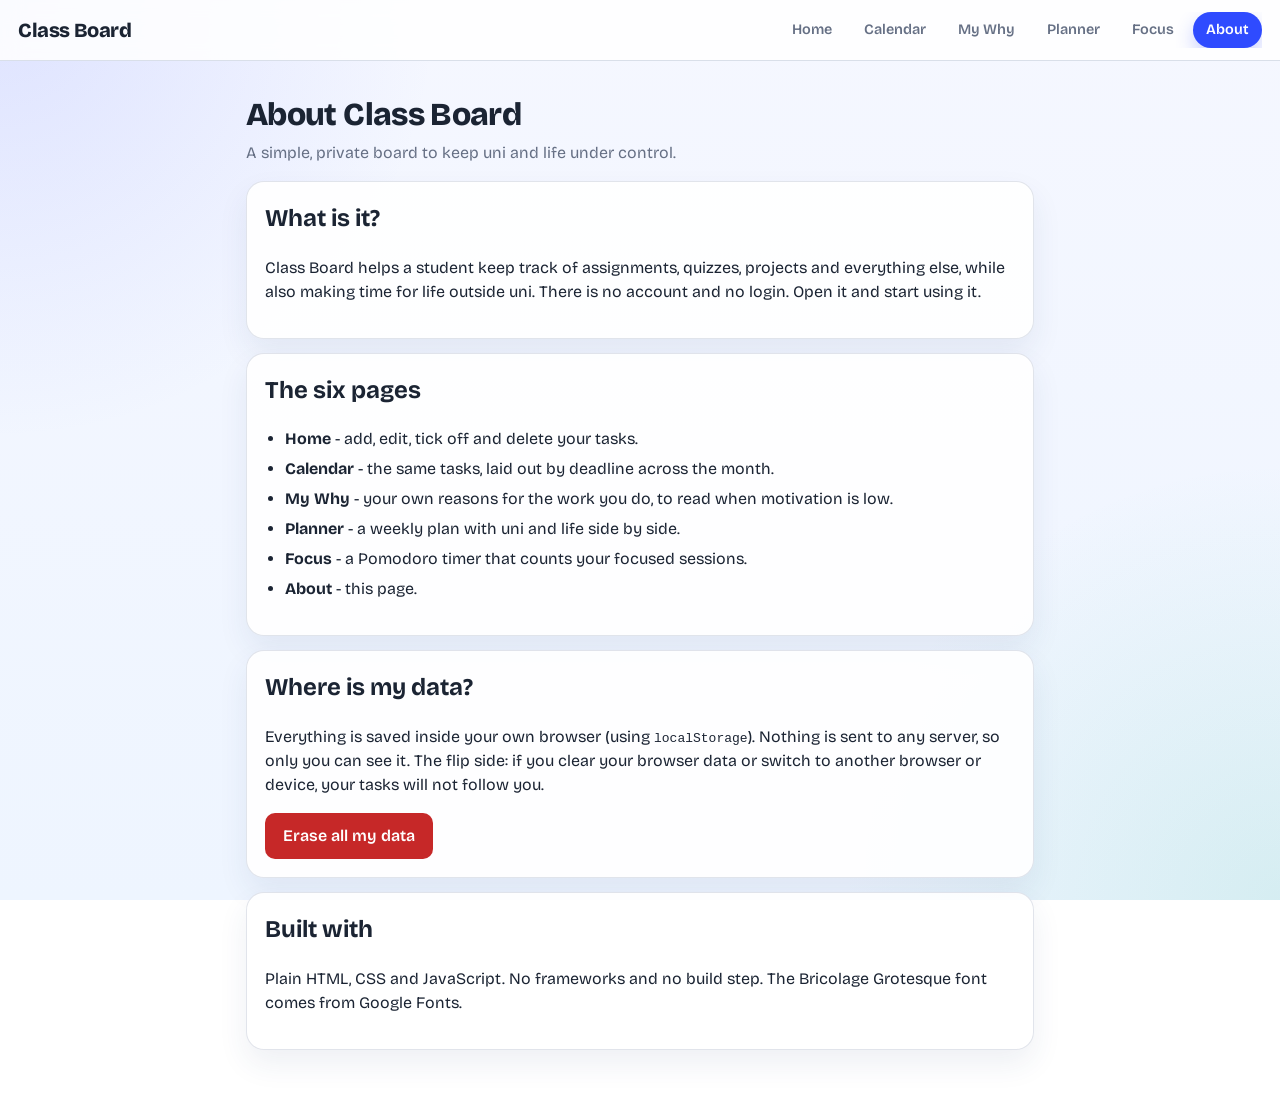
==== about.html @ 6a625d78 "first commit" ====
<!DOCTYPE html>
<html lang="en">
<head>
<meta charset="UTF-8">
<meta name="viewport" content="width=device-width, initial-scale=1">
<title>About - Class Board</title>
<link rel="preconnect" href="https://fonts.googleapis.com">
<link rel="preconnect" href="https://fonts.gstatic.com" crossorigin>
<link href="https://fonts.googleapis.com/css2?family=Bricolage+Grotesque:wght@400;600;800&display=swap" rel="stylesheet">
<link rel="stylesheet" href="style.css">
</head>
<body>
<nav id="nav"></nav>

<main class="wrap">
  <div class="page-head">
    <h1>About Class Board</h1>
    <p>A simple, private board to keep uni and life under control.</p>
  </div>

  <div class="card">
    <h2 style="margin-top:0">What is it?</h2>
    <p>Class Board helps a student keep track of assignments, quizzes, projects and everything else, while also making time for life outside uni. There is no account and no login. Open it and start using it.</p>
  </div>

  <div class="card">
    <h2 style="margin-top:0">The six pages</h2>
    <ul class="about-list">
      <li><b>Home</b> - add, edit, tick off and delete your tasks.</li>
      <li><b>Calendar</b> - the same tasks, laid out by deadline across the month.</li>
      <li><b>My Why</b> - your own reasons for the work you do, to read when motivation is low.</li>
      <li><b>Planner</b> - a weekly plan with uni and life side by side.</li>
      <li><b>Focus</b> - a Pomodoro timer that counts your focused sessions.</li>
      <li><b>About</b> - this page.</li>
    </ul>
  </div>

  <div class="card">
    <h2 style="margin-top:0">Where is my data?</h2>
    <p>Everything is saved inside your own browser (using <code>localStorage</code>). Nothing is sent to any server, so only you can see it. The flip side: if you clear your browser data or switch to another browser or device, your tasks will not follow you.</p>
    <button class="btn danger" id="clearBtn" type="button">Erase all my data</button>
  </div>

  <div class="card">
    <h2 style="margin-top:0">Built with</h2>
    <p>Plain HTML, CSS and JavaScript. No frameworks and no build step. The Bricolage Grotesque font comes from Google Fonts.</p>
  </div>
</main>

<script src="common.js"></script>
<script>
// ===== About page: just one button that wipes everything saved by this site =====
document.getElementById("clearBtn").addEventListener("click", function () {
  if (confirm("This deletes all tasks, reasons, planner items and focus counts. Continue?")) {
    ["tasks", "reasons", "planner", "focusSessions"].forEach(function (key) {
      localStorage.removeItem(key);
    });
    alert("All data erased.");
  }
});
</script>
</body>
</html>
---- style.css ----
/* ===== Class Board - one stylesheet shared by all 6 pages (light theme only) ===== */
:root {
  --bg: #eef1f6;
  --card: #ffffff;
  --ink: #1b2433;
  --muted: #667085;
  --line: #d9dfe9;
  --accent: #2f4bff;
  --danger: #c62828;
  --ok: #1f8a4c;
  --warn: #e08a00;
  /* one colour for each type of task */
  --assignment: #2f4bff;
  --quiz: #e0457b;
  --homework: #e08a00;
  --presentation: #7a3fe0;
  --project: #1a9f6c;
  --note: #1f8a4c;
}

* { box-sizing: border-box; }

body {
  margin: 0;
  color: var(--ink);
  font-family: "Bricolage Grotesque", system-ui, sans-serif;
  line-height: 1.5;
  /* soft coloured glows + a light grid behind everything */
  background:
    radial-gradient(circle at top left, rgba(118,135,255,.18), transparent 28%),
    radial-gradient(circle at bottom right, rgba(47,185,153,.13), transparent 28%),
    linear-gradient(180deg, #f5f7ff 0%, #eef5ff 100%);
  background-attachment: fixed;
}

button, input, select, textarea { font: inherit; color: inherit; }
:focus-visible { outline: 3px solid var(--accent); outline-offset: 2px; }
.hidden { display: none !important; }

.wrap { max-width: 820px; margin: 0 auto; padding: 20px 16px 60px; }

/* ----- navigation bar ----- */
#nav {
  position: sticky; top: 0; z-index: 5;
  display: flex; align-items: center; justify-content: space-between; gap: 14px;
  padding: 12px 18px;
  background: rgba(255,255,255,.85);
  backdrop-filter: blur(10px);
  border-bottom: 1px solid var(--line);
}
.brand { font-weight: 800; font-size: 1.25rem; letter-spacing: -.02em; color: var(--ink); text-decoration: none; }
.links { display: flex; gap: 6px; overflow-x: auto; }
.links a {
  white-space: nowrap; text-decoration: none; color: var(--muted);
  padding: 7px 13px; border-radius: 999px; font-weight: 600; font-size: .9rem;
}
.links a:hover { background: #e8ecff; color: var(--ink); }
.links a.active { background: var(--accent); color: #fff; box-shadow: 0 8px 18px rgba(47,75,255,.25); }

/* ----- page heading ----- */
.page-head h1 { margin: 10px 0 2px; font-size: 2rem; font-weight: 800; letter-spacing: -.02em; }
.page-head p { margin: 0 0 16px; color: var(--muted); }

/* ----- generic card, buttons, form fields ----- */
.card {
  background: rgba(255,255,255,.9);
  border: 1px solid rgba(104,120,156,.2);
  border-radius: 18px;
  padding: 18px;
  box-shadow: 0 14px 30px rgba(41,66,114,.08);
  margin-top: 14px;
}
label { display: block; font-weight: 600; font-size: .9rem; margin: 12px 0 5px; }
input, select, textarea {
  width: 100%; padding: 11px 12px;
  border: 1px solid var(--line); border-radius: 10px; background: #f8f9fc;
}
textarea { min-height: 80px; resize: vertical; }
.btn {
  border: 0; background: var(--accent); color: #fff;
  padding: 11px 18px; border-radius: 10px; font-weight: 600; cursor: pointer;
  transition: transform .1s;
}
.btn:active { transform: scale(.97); }
.btn.ghost { background: transparent; color: var(--ink); border: 1px solid var(--line); }
.btn.danger { background: var(--danger); }
.row { display: grid; grid-template-columns: 1fr 1fr; gap: 12px; }
.hint { color: var(--muted); font-size: .8rem; margin-top: 4px; }
.empty { text-align: center; color: var(--muted); padding: 34px 10px; }

/* ----- Home: stats ----- */
.stats { display: grid; grid-template-columns: repeat(3, 1fr); gap: 10px; margin-bottom: 4px; }
.stat { background: #fff; border: 1px solid var(--line); border-radius: 14px; padding: 12px; text-align: center; }
.stat b { display: block; font-size: 1.7rem; font-weight: 800; color: var(--accent); }
.stat span { color: var(--muted); font-size: .85rem; }

/* ----- Home: add form (collapsible) ----- */
details.add { background: rgba(255,255,255,.9); border: 1px solid rgba(104,120,156,.2); border-radius: 18px; padding: 4px 16px; box-shadow: 0 14px 30px rgba(41,66,114,.08); }
details.add summary { cursor: pointer; font-weight: 600; padding: 12px 0; list-style: none; }
details.add summary::-webkit-details-marker { display: none; }
details.add .btn { margin: 16px 8px 14px 0; }
.error { color: var(--danger); font-size: .9rem; min-height: 1.2em; }

/* ----- filter chips ----- */
.filters { display: flex; gap: 8px; overflow-x: auto; margin: 16px 0 4px; padding-bottom: 6px; }
.chip {
  white-space: nowrap; cursor: pointer; font-weight: 600; font-size: .9rem;
  border: 1px solid rgba(80,109,255,.18); background: #fff;
  padding: 7px 14px; border-radius: 999px;
}
.chip[aria-pressed="true"] { background: linear-gradient(135deg, var(--accent), #6d7cff); color: #fff; border-color: transparent; }

/* ----- task posts ----- */
.post {
  background: #fff; border: 1px solid var(--line); border-left: 6px solid var(--c);
  border-radius: 16px; padding: 14px 16px; margin-top: 12px;
  box-shadow: 0 10px 22px rgba(71,92,140,.06);
}
.post .top { display: flex; justify-content: space-between; gap: 10px; align-items: flex-start; }
.type { font-weight: 600; font-size: .85rem; color: var(--c); }
.post h3 { margin: 2px 0 4px; font-size: 1.15rem; line-height: 1.3; }
.post p { margin: 6px 0 0; white-space: pre-wrap; overflow-wrap: anywhere; }
.due { font-weight: 600; font-size: .9rem; margin-top: 8px; }
.due.soon { color: var(--warn); } .due.late { color: var(--danger); } .due.ok { color: var(--ok); }
.post.done { opacity: .55; }
.post.done h3, .post.done p { text-decoration: line-through; }
.tick { display: flex; gap: 12px; align-items: flex-start; cursor: pointer; margin: 0; font-weight: 400; }
.tick input { width: 22px; height: 22px; margin: 3px 0 0; flex: none; accent-color: var(--accent); }
.actions { display: flex; gap: 6px; flex: none; }
.actions button { background: none; border: 0; cursor: pointer; font-size: .85rem; padding: 4px; }
.edit { color: var(--accent); } .del { color: var(--danger); }

/* each task type sets the --c colour used above */
.Assignment { --c: var(--assignment); } .Quiz { --c: var(--quiz); } .Homework { --c: var(--homework); }
.Presentation { --c: var(--presentation); } .Project { --c: var(--project); } .Note { --c: var(--note); }

/* ----- Calendar ----- */
.cal-head { display: flex; align-items: center; justify-content: space-between; margin-bottom: 12px; }
.cal-head h2 { margin: 0; font-size: 1.3rem; }
.cal-grid { display: grid; grid-template-columns: repeat(7, 1fr); gap: 6px; }
.cal-name { text-align: center; font-weight: 600; font-size: .8rem; color: var(--muted); padding: 4px 0; }
.cal-cell {
  min-height: 62px; border: 1px solid var(--line); border-radius: 12px; background: #fff;
  padding: 6px; text-align: left; cursor: pointer; display: flex; flex-direction: column; gap: 4px;
}
.cal-cell.blank { background: transparent; border: 0; cursor: default; }
.cal-cell.today { border-color: var(--accent); box-shadow: inset 0 0 0 1px var(--accent); }
.cal-cell.selected { background: #e8ecff; }
.cal-cell b { font-size: .85rem; }
.dots { display: flex; flex-wrap: wrap; gap: 3px; }
.dot { width: 9px; height: 9px; border-radius: 50%; background: var(--c); }
.legend { display: flex; flex-wrap: wrap; gap: 12px; margin-top: 14px; font-size: .85rem; color: var(--muted); }
.legend span { display: flex; align-items: center; gap: 5px; }

/* ----- My Why ----- */
.big-reason {
  background: linear-gradient(135deg, #2f4bff, #7a3fe0); color: #fff;
  border-radius: 20px; padding: 28px 22px; text-align: center;
  box-shadow: 0 18px 40px rgba(47,75,255,.28);
}
.big-reason small { opacity: .8; letter-spacing: .08em; text-transform: uppercase; font-weight: 600; }
.big-reason p { font-size: 1.6rem; font-weight: 800; line-height: 1.25; margin: 10px 0 16px; letter-spacing: -.01em; }
.big-reason .btn { background: rgba(255,255,255,.2); }
.reason {
  display: flex; justify-content: space-between; gap: 10px; align-items: center;
  background: #fff; border: 1px solid var(--line); border-radius: 14px; padding: 12px 14px; margin-top: 10px;
}

/* ----- Planner (Uni and Life side by side) ----- */
.week { display: grid; gap: 12px; margin-top: 14px; }
.day { background: #fff; border: 1px solid var(--line); border-radius: 16px; padding: 12px; }
.day.today { border-color: var(--accent); box-shadow: 0 0 0 2px rgba(47,75,255,.15); }
.day h3 { margin: 0 0 8px; font-size: 1.05rem; }
.sides { display: grid; grid-template-columns: 1fr 1fr; gap: 10px; }
.side { border-radius: 12px; padding: 8px 10px; min-height: 56px; }
.side.uni { background: #eaeeff; }
.side.life { background: #e6f7ef; }
.side h4 { margin: 0 0 4px; font-size: .8rem; text-transform: uppercase; letter-spacing: .06em; }
.side.uni h4 { color: var(--accent); } .side.life h4 { color: var(--ok); }
.item { display: flex; justify-content: space-between; gap: 6px; font-size: .9rem; padding: 2px 0; }
.item.done span { text-decoration: line-through; opacity: .55; }
.item label { display: flex; gap: 6px; margin: 0; font-weight: 400; font-size: .9rem; align-items: flex-start; }
.item input { width: 16px; height: 16px; margin-top: 3px; padding: 0; }
.item button { background: none; border: 0; color: var(--danger); cursor: pointer; }

/* ----- Focus timer ----- */
.timer { text-align: center; }
.modes { display: flex; justify-content: center; gap: 8px; margin-bottom: 8px; flex-wrap: wrap; }
.clock { font-size: 5rem; font-weight: 800; letter-spacing: -.03em; margin: 8px 0; font-variant-numeric: tabular-nums; }
.bar { height: 10px; background: #e3e8f4; border-radius: 99px; overflow: hidden; margin: 6px 0 18px; }
.bar div { height: 100%; width: 0; background: linear-gradient(90deg, var(--accent), #7a3fe0); transition: width 1s linear; }
.timer .btn { margin: 0 4px; }

/* ----- About ----- */
.about-list { padding-left: 20px; }
.about-list li { margin: 6px 0; }

/* ----- small screens ----- */
@media (max-width: 560px) {
  #nav { flex-direction: column; align-items: flex-start; gap: 6px; }
  .links { width: 100%; }
  .row { grid-template-columns: 1fr; }
  .sides { grid-template-columns: 1fr; }
  .clock { font-size: 3.8rem; }
  .page-head h1 { font-size: 1.6rem; }
  .cal-cell { min-height: 50px; padding: 4px; }
}
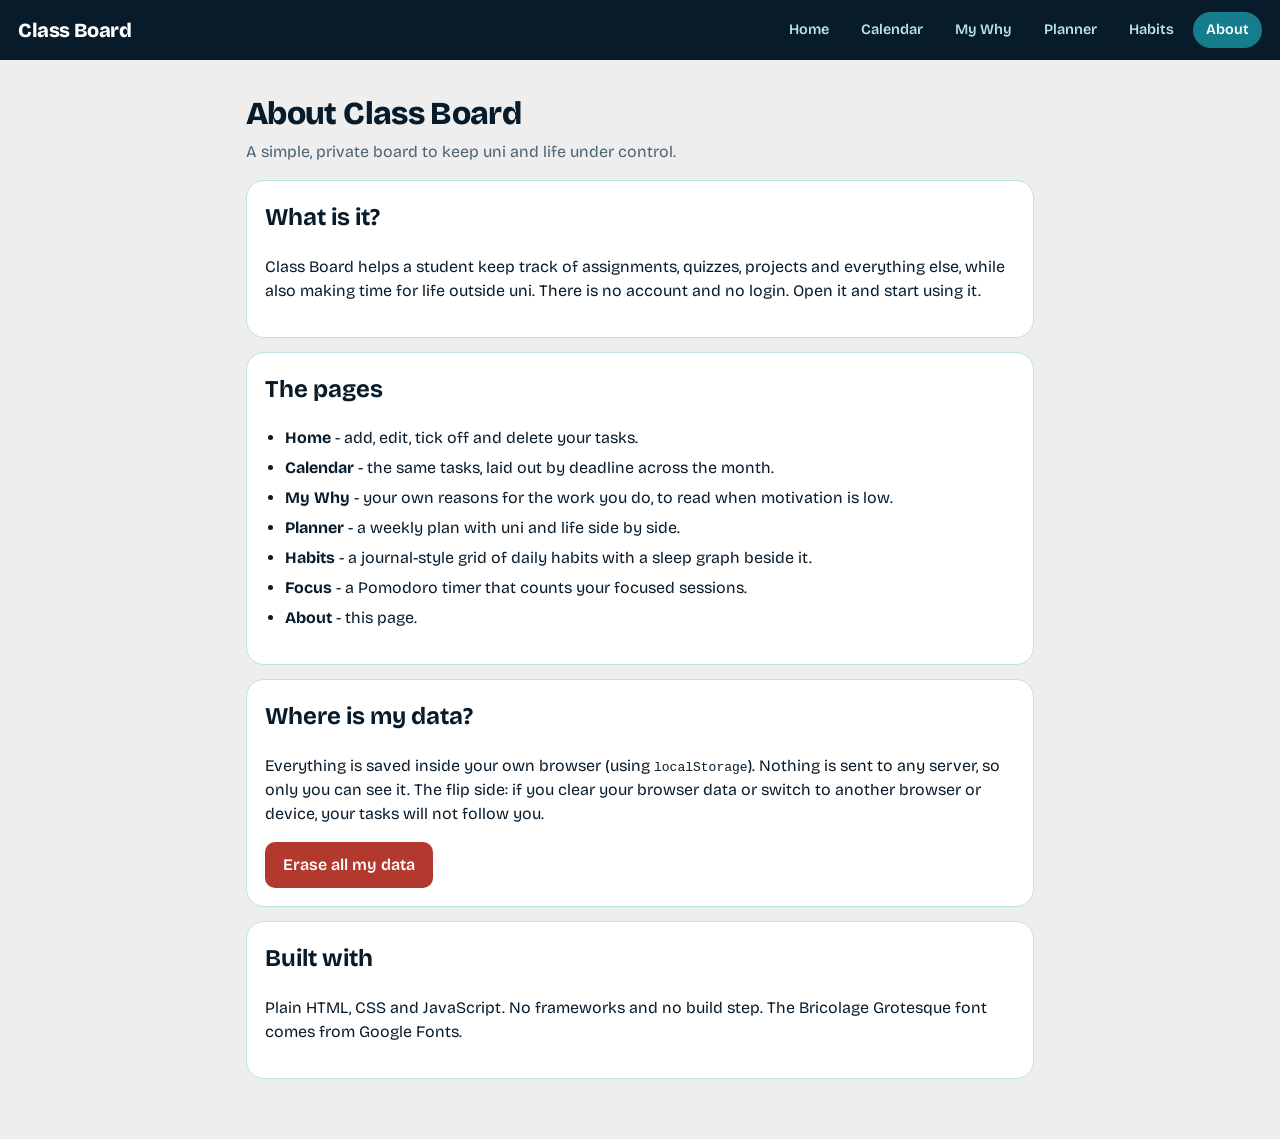
==== commit bf55c074: "changed focus to habits" ====
--- a/about.html
+++ b/about.html
@@ -24,12 +24,13 @@
   </div>
 
   <div class="card">
-    <h2 style="margin-top:0">The six pages</h2>
+    <h2 style="margin-top:0">The pages</h2>
     <ul class="about-list">
       <li><b>Home</b> - add, edit, tick off and delete your tasks.</li>
       <li><b>Calendar</b> - the same tasks, laid out by deadline across the month.</li>
       <li><b>My Why</b> - your own reasons for the work you do, to read when motivation is low.</li>
       <li><b>Planner</b> - a weekly plan with uni and life side by side.</li>
+      <li><b>Habits</b> - a journal-style grid of daily habits with a sleep graph beside it.</li>
       <li><b>Focus</b> - a Pomodoro timer that counts your focused sessions.</li>
       <li><b>About</b> - this page.</li>
     </ul>
@@ -52,7 +53,7 @@
 // ===== About page: just one button that wipes everything saved by this site =====
 document.getElementById("clearBtn").addEventListener("click", function () {
   if (confirm("This deletes all tasks, reasons, planner items and focus counts. Continue?")) {
-    ["tasks", "reasons", "planner", "focusSessions"].forEach(function (key) {
+    ["tasks", "reasons", "planner", "focusSessions", "habits", "habitChecks", "sleepLog"].forEach(function (key) {
       localStorage.removeItem(key);
     });
     alert("All data erased.");
--- a/style.css
+++ b/style.css
@@ -1,21 +1,23 @@
-/* ===== Class Board - one stylesheet shared by all 6 pages (light theme only) ===== */
+/* ===== Class Board - one stylesheet shared by all pages (light theme, flat colours, no gradients) =====
+   Palette: #071B2B (navy)  #167D8D (teal)  #B9E4E8 (soft aqua)  #EEEEEE (light grey) */
 :root {
-  --bg: #eef1f6;
+  --bg: #EEEEEE;
   --card: #ffffff;
-  --ink: #1b2433;
-  --muted: #667085;
-  --line: #d9dfe9;
-  --accent: #2f4bff;
-  --danger: #c62828;
-  --ok: #1f8a4c;
-  --warn: #e08a00;
-  /* one colour for each type of task */
-  --assignment: #2f4bff;
-  --quiz: #e0457b;
-  --homework: #e08a00;
-  --presentation: #7a3fe0;
-  --project: #1a9f6c;
-  --note: #1f8a4c;
+  --ink: #071B2B;
+  --muted: #4A6272;
+  --line: #B9E4E8;
+  --accent: #167D8D;
+  --soft: #B9E4E8;
+  --danger: #B3392F;
+  --ok: #167D8D;
+  --warn: #B7791F;
+  /* one colour for each type of task (all shades that sit with the palette) */
+  --assignment: #167D8D;
+  --quiz: #071B2B;
+  --homework: #5FB8C4;
+  --presentation: #4A6D80;
+  --project: #0D5563;
+  --note: #9FB4BC;
 }
 
 * { box-sizing: border-box; }
@@ -25,12 +27,7 @@
   color: var(--ink);
   font-family: "Bricolage Grotesque", system-ui, sans-serif;
   line-height: 1.5;
-  /* soft coloured glows + a light grid behind everything */
-  background:
-    radial-gradient(circle at top left, rgba(118,135,255,.18), transparent 28%),
-    radial-gradient(circle at bottom right, rgba(47,185,153,.13), transparent 28%),
-    linear-gradient(180deg, #f5f7ff 0%, #eef5ff 100%);
-  background-attachment: fixed;
+  background: var(--bg);   /* one flat colour */
 }
 
 button, input, select, textarea { font: inherit; color: inherit; }
@@ -44,18 +41,16 @@
   position: sticky; top: 0; z-index: 5;
   display: flex; align-items: center; justify-content: space-between; gap: 14px;
   padding: 12px 18px;
-  background: rgba(255,255,255,.85);
-  backdrop-filter: blur(10px);
-  border-bottom: 1px solid var(--line);
-}
-.brand { font-weight: 800; font-size: 1.25rem; letter-spacing: -.02em; color: var(--ink); text-decoration: none; }
+  background: var(--ink);
+}
+.brand { font-weight: 800; font-size: 1.25rem; letter-spacing: -.02em; color: #fff; text-decoration: none; }
 .links { display: flex; gap: 6px; overflow-x: auto; }
 .links a {
-  white-space: nowrap; text-decoration: none; color: var(--muted);
+  white-space: nowrap; text-decoration: none; color: var(--soft);
   padding: 7px 13px; border-radius: 999px; font-weight: 600; font-size: .9rem;
 }
-.links a:hover { background: #e8ecff; color: var(--ink); }
-.links a.active { background: var(--accent); color: #fff; box-shadow: 0 8px 18px rgba(47,75,255,.25); }
+.links a:hover { background: #12344A; color: #fff; }
+.links a.active { background: var(--accent); color: #fff; }
 
 /* ----- page heading ----- */
 .page-head h1 { margin: 10px 0 2px; font-size: 2rem; font-weight: 800; letter-spacing: -.02em; }
@@ -63,17 +58,16 @@
 
 /* ----- generic card, buttons, form fields ----- */
 .card {
-  background: rgba(255,255,255,.9);
-  border: 1px solid rgba(104,120,156,.2);
+  background: var(--card);
+  border: 1px solid var(--line);
   border-radius: 18px;
   padding: 18px;
-  box-shadow: 0 14px 30px rgba(41,66,114,.08);
   margin-top: 14px;
 }
 label { display: block; font-weight: 600; font-size: .9rem; margin: 12px 0 5px; }
 input, select, textarea {
   width: 100%; padding: 11px 12px;
-  border: 1px solid var(--line); border-radius: 10px; background: #f8f9fc;
+  border: 1px solid var(--line); border-radius: 10px; background: var(--bg);
 }
 textarea { min-height: 80px; resize: vertical; }
 .btn {
@@ -82,7 +76,7 @@
   transition: transform .1s;
 }
 .btn:active { transform: scale(.97); }
-.btn.ghost { background: transparent; color: var(--ink); border: 1px solid var(--line); }
+.btn.ghost { background: transparent; color: var(--ink); border: 1px solid var(--accent); }
 .btn.danger { background: var(--danger); }
 .row { display: grid; grid-template-columns: 1fr 1fr; gap: 12px; }
 .hint { color: var(--muted); font-size: .8rem; margin-top: 4px; }
@@ -90,12 +84,12 @@
 
 /* ----- Home: stats ----- */
 .stats { display: grid; grid-template-columns: repeat(3, 1fr); gap: 10px; margin-bottom: 4px; }
-.stat { background: #fff; border: 1px solid var(--line); border-radius: 14px; padding: 12px; text-align: center; }
+.stat { background: var(--card); border: 1px solid var(--line); border-radius: 14px; padding: 12px; text-align: center; }
 .stat b { display: block; font-size: 1.7rem; font-weight: 800; color: var(--accent); }
 .stat span { color: var(--muted); font-size: .85rem; }
 
 /* ----- Home: add form (collapsible) ----- */
-details.add { background: rgba(255,255,255,.9); border: 1px solid rgba(104,120,156,.2); border-radius: 18px; padding: 4px 16px; box-shadow: 0 14px 30px rgba(41,66,114,.08); }
+details.add { background: var(--card); border: 1px solid var(--line); border-radius: 18px; padding: 4px 16px; }
 details.add summary { cursor: pointer; font-weight: 600; padding: 12px 0; list-style: none; }
 details.add summary::-webkit-details-marker { display: none; }
 details.add .btn { margin: 16px 8px 14px 0; }
@@ -105,16 +99,15 @@
 .filters { display: flex; gap: 8px; overflow-x: auto; margin: 16px 0 4px; padding-bottom: 6px; }
 .chip {
   white-space: nowrap; cursor: pointer; font-weight: 600; font-size: .9rem;
-  border: 1px solid rgba(80,109,255,.18); background: #fff;
+  border: 1px solid var(--line); background: var(--card);
   padding: 7px 14px; border-radius: 999px;
 }
-.chip[aria-pressed="true"] { background: linear-gradient(135deg, var(--accent), #6d7cff); color: #fff; border-color: transparent; }
+.chip[aria-pressed="true"] { background: var(--accent); color: #fff; border-color: var(--accent); }
 
 /* ----- task posts ----- */
 .post {
-  background: #fff; border: 1px solid var(--line); border-left: 6px solid var(--c);
+  background: var(--card); border: 1px solid var(--line); border-left: 6px solid var(--c);
   border-radius: 16px; padding: 14px 16px; margin-top: 12px;
-  box-shadow: 0 10px 22px rgba(71,92,140,.06);
 }
 .post .top { display: flex; justify-content: space-between; gap: 10px; align-items: flex-start; }
 .type { font-weight: 600; font-size: .85rem; color: var(--c); }
@@ -140,12 +133,12 @@
 .cal-grid { display: grid; grid-template-columns: repeat(7, 1fr); gap: 6px; }
 .cal-name { text-align: center; font-weight: 600; font-size: .8rem; color: var(--muted); padding: 4px 0; }
 .cal-cell {
-  min-height: 62px; border: 1px solid var(--line); border-radius: 12px; background: #fff;
+  min-height: 62px; border: 1px solid var(--line); border-radius: 12px; background: var(--card);
   padding: 6px; text-align: left; cursor: pointer; display: flex; flex-direction: column; gap: 4px;
 }
 .cal-cell.blank { background: transparent; border: 0; cursor: default; }
 .cal-cell.today { border-color: var(--accent); box-shadow: inset 0 0 0 1px var(--accent); }
-.cal-cell.selected { background: #e8ecff; }
+.cal-cell.selected { background: var(--soft); }
 .cal-cell b { font-size: .85rem; }
 .dots { display: flex; flex-wrap: wrap; gap: 3px; }
 .dot { width: 9px; height: 9px; border-radius: 50%; background: var(--c); }
@@ -154,42 +147,123 @@
 
 /* ----- My Why ----- */
 .big-reason {
-  background: linear-gradient(135deg, #2f4bff, #7a3fe0); color: #fff;
+  background: var(--ink); color: var(--bg);
   border-radius: 20px; padding: 28px 22px; text-align: center;
-  box-shadow: 0 18px 40px rgba(47,75,255,.28);
-}
-.big-reason small { opacity: .8; letter-spacing: .08em; text-transform: uppercase; font-weight: 600; }
+}
+.big-reason small { color: var(--soft); letter-spacing: .08em; text-transform: uppercase; font-weight: 600; }
 .big-reason p { font-size: 1.6rem; font-weight: 800; line-height: 1.25; margin: 10px 0 16px; letter-spacing: -.01em; }
-.big-reason .btn { background: rgba(255,255,255,.2); }
+.big-reason .btn { background: var(--accent); }
 .reason {
   display: flex; justify-content: space-between; gap: 10px; align-items: center;
-  background: #fff; border: 1px solid var(--line); border-radius: 14px; padding: 12px 14px; margin-top: 10px;
+  background: var(--card); border: 1px solid var(--line); border-radius: 14px; padding: 12px 14px; margin-top: 10px;
 }
 
 /* ----- Planner (Uni and Life side by side) ----- */
 .week { display: grid; gap: 12px; margin-top: 14px; }
-.day { background: #fff; border: 1px solid var(--line); border-radius: 16px; padding: 12px; }
-.day.today { border-color: var(--accent); box-shadow: 0 0 0 2px rgba(47,75,255,.15); }
+.day { background: var(--card); border: 1px solid var(--line); border-radius: 16px; padding: 12px; }
+.day.today { border-color: var(--accent); box-shadow: 0 0 0 2px var(--soft); }
 .day h3 { margin: 0 0 8px; font-size: 1.05rem; }
 .sides { display: grid; grid-template-columns: 1fr 1fr; gap: 10px; }
 .side { border-radius: 12px; padding: 8px 10px; min-height: 56px; }
-.side.uni { background: #eaeeff; }
-.side.life { background: #e6f7ef; }
+.side.uni { background: var(--soft); }
+.side.life { background: var(--bg); }
 .side h4 { margin: 0 0 4px; font-size: .8rem; text-transform: uppercase; letter-spacing: .06em; }
-.side.uni h4 { color: var(--accent); } .side.life h4 { color: var(--ok); }
+.side.uni h4 { color: var(--ink); } .side.life h4 { color: var(--accent); }
 .item { display: flex; justify-content: space-between; gap: 6px; font-size: .9rem; padding: 2px 0; }
 .item.done span { text-decoration: line-through; opacity: .55; }
 .item label { display: flex; gap: 6px; margin: 0; font-weight: 400; font-size: .9rem; align-items: flex-start; }
-.item input { width: 16px; height: 16px; margin-top: 3px; padding: 0; }
+.item input { width: 16px; height: 16px; margin-top: 3px; padding: 0; accent-color: var(--accent); }
 .item button { background: none; border: 0; color: var(--danger); cursor: pointer; }
 
 /* ----- Focus timer ----- */
 .timer { text-align: center; }
 .modes { display: flex; justify-content: center; gap: 8px; margin-bottom: 8px; flex-wrap: wrap; }
 .clock { font-size: 5rem; font-weight: 800; letter-spacing: -.03em; margin: 8px 0; font-variant-numeric: tabular-nums; }
-.bar { height: 10px; background: #e3e8f4; border-radius: 99px; overflow: hidden; margin: 6px 0 18px; }
-.bar div { height: 100%; width: 0; background: linear-gradient(90deg, var(--accent), #7a3fe0); transition: width 1s linear; }
+.bar { height: 10px; background: var(--soft); border-radius: 99px; overflow: hidden; margin: 6px 0 18px; }
+.bar div { height: 100%; width: 0; background: var(--accent); transition: width 1s linear; }
 .timer .btn { margin: 0 4px; }
+
+/* ----- Habits page: the journal-style grid + sleep graph ----- */
+.tracker {
+  display: flex; align-items: flex-start; gap: 6px; overflow-x: auto;
+  background: var(--card); border: 1px solid var(--line); border-radius: 18px; padding: 14px;
+}
+.t-row { display: grid; height: 34px; align-items: center; border-bottom: 1px solid var(--line); text-align: center; }
+.t-row.weekend { background: var(--bg); }
+.t-row.today { background: var(--soft); }
+.t-row.t-head { height: 100px; border-bottom: 2px solid var(--ink); background: transparent; }
+.t-row.t-total { height: 40px; border-bottom: 0; border-top: 2px solid var(--ink); font-weight: 800; color: var(--accent); }
+.t-day { text-align: left; padding-left: 4px; font-size: .8rem; font-weight: 600; color: var(--muted); }
+.t-head .t-day { align-self: end; padding-bottom: 6px; }
+.t-total .t-day { color: var(--ink); }
+/* habit names are written upwards, just like in the notebook */
+.habit-name { height: 100%; display: flex; justify-content: center; align-items: flex-end; padding-bottom: 6px; }
+.habit-name span {
+  writing-mode: vertical-rl; transform: rotate(180deg);
+  white-space: nowrap; font-size: .8rem; font-weight: 600; max-height: 92px; overflow: hidden; text-overflow: ellipsis;
+}
+.x-cell {
+  width: 100%; height: 100%; padding: 0; border: 0; border-left: 1px solid var(--line);
+  background: transparent; cursor: pointer; font-weight: 800; font-size: 1rem; color: var(--ink);
+}
+.x-cell:hover { background: var(--soft); }
+.sleep-in {
+  width: 100%; height: 100%; padding: 0; border: 0; border-left: 1px solid var(--line);
+  border-radius: 0; background: transparent; text-align: center;
+}
+.g-grid { stroke: var(--line); stroke-width: 1; }
+.g-goal { stroke: var(--accent); stroke-width: 1.5; stroke-dasharray: 4 4; }
+.g-today { fill: var(--soft); }
+.g-line { stroke: var(--ink); stroke-width: 2; fill: none; }
+.g-dot { fill: var(--accent); }
+.g-label { fill: var(--muted); font-size: 10px; }
+.g-title { fill: var(--ink); font-size: 12px; font-weight: 600; }
+.habit-chip {
+  display: inline-flex; align-items: center; gap: 8px; margin: 8px 8px 0 0;
+  background: var(--soft); border-radius: 999px; padding: 6px 8px 6px 14px; font-weight: 600; font-size: .9rem;
+}
+.habit-chip button { border: 0; background: var(--ink); color: #fff; width: 22px; height: 22px; border-radius: 50%; cursor: pointer; }
+
+/* ----- Habits tracker ----- */
+.habit-toolbar, .sleep-heading { display: flex; justify-content: space-between; align-items: center; gap: 12px; }
+.habit-toolbar h2, .sleep-heading h2 { margin: 0; font-size: 1.2rem; }
+.habit-toolbar .hint, .sleep-heading .hint { margin: 3px 0 0; }
+.year-switch { display: flex; align-items: center; gap: 10px; }
+.year-switch .btn { padding: 7px 12px; }
+.month-nav { display: flex; gap: 7px; overflow-x: auto; margin: 14px 0 12px; padding: 2px 0 6px; }
+.month-nav .chip { min-width: 62px; }
+.habit-add { margin: 0 0 12px; }
+.habit-add form { padding-bottom: 12px; }
+.habit-form-row { display: flex; align-items: center; gap: 8px; }
+.habit-form-row input { min-width: 0; }
+.habit-form-row .btn { flex: none; }
+.tracker-scroll { overflow: auto; max-width: 100%; border: 1px solid var(--line); border-radius: 12px; }
+.habit-table { border-collapse: separate; border-spacing: 0; min-width: 100%; width: max-content; }
+.habit-table th, .habit-table td { min-width: 39px; height: 42px; padding: 4px; border-right: 1px solid var(--line); border-bottom: 1px solid var(--line); text-align: center; }
+.habit-table thead th { height: 54px; background: var(--bg); color: var(--muted); font-size: .75rem; }
+.habit-table thead th span, .habit-table thead th b { display: block; }
+.habit-table thead th b { color: var(--ink); font-size: .85rem; }
+.habit-table .habit-label-head, .habit-table .habit-label { position: sticky; left: 0; z-index: 1; min-width: 150px; width: 150px; text-align: left; background: var(--card); }
+.habit-table .habit-label-head { z-index: 2; background: var(--bg); }
+.habit-table .habit-label { display: flex; align-items: center; justify-content: space-between; gap: 6px; padding: 5px 8px; font-size: .85rem; }
+.habit-table .habit-label span { overflow-wrap: anywhere; }
+.habit-table .today-col { background: var(--soft); }
+.habit-table .habit-check { width: 18px; height: 18px; padding: 0; accent-color: var(--accent); cursor: pointer; }
+.habit-table .remove-habit { flex: none; border: 0; background: transparent; color: var(--danger); cursor: pointer; font-size: 1.1rem; line-height: 1; }
+.habit-table .sleep-row th, .habit-table .sleep-row td { border-top: 2px solid var(--ink); border-bottom: 0; }
+.habit-table .sleep-row .habit-label { background: var(--soft); }
+.sleep-unit { color: var(--muted); font-size: .72rem; font-weight: 400; }
+.habit-table .sleep-input { width: 38px; min-width: 0; padding: 5px 1px; border: 1px solid transparent; border-radius: 6px; background: transparent; text-align: center; font-size: .82rem; }
+.habit-table .sleep-input:focus { background: #fff; border-color: var(--accent); }
+.sleep-card { margin-bottom: 20px; }
+.sleep-goal { flex: none; border-radius: 999px; background: var(--soft); padding: 6px 10px; color: var(--ink); font-size: .85rem; font-weight: 600; }
+.sleep-chart { margin-top: 12px; overflow-x: auto; }
+.sleep-chart svg { display: block; width: 100%; min-width: 520px; height: auto; }
+.sleep-chart .g-grid { stroke: var(--line); stroke-width: 1; }
+.sleep-chart .g-goal { stroke: var(--accent); stroke-width: 1.5; stroke-dasharray: 4 4; }
+.sleep-chart .g-line { stroke: var(--ink); stroke-width: 2; fill: none; }
+.sleep-chart .g-dot { fill: var(--accent); }
+.sleep-chart .g-label { fill: var(--muted); font-size: 10px; }
 
 /* ----- About ----- */
 .about-list { padding-left: 20px; }
@@ -204,4 +278,9 @@
   .clock { font-size: 3.8rem; }
   .page-head h1 { font-size: 1.6rem; }
   .cal-cell { min-height: 50px; padding: 4px; }
-}
+  .habit-toolbar { align-items: flex-start; }
+  .year-switch { gap: 5px; }
+  .year-switch .btn { padding: 6px 9px; }
+  .habit-table .habit-label-head, .habit-table .habit-label { min-width: 128px; width: 128px; }
+  .habit-form-row { align-items: stretch; }
+}
